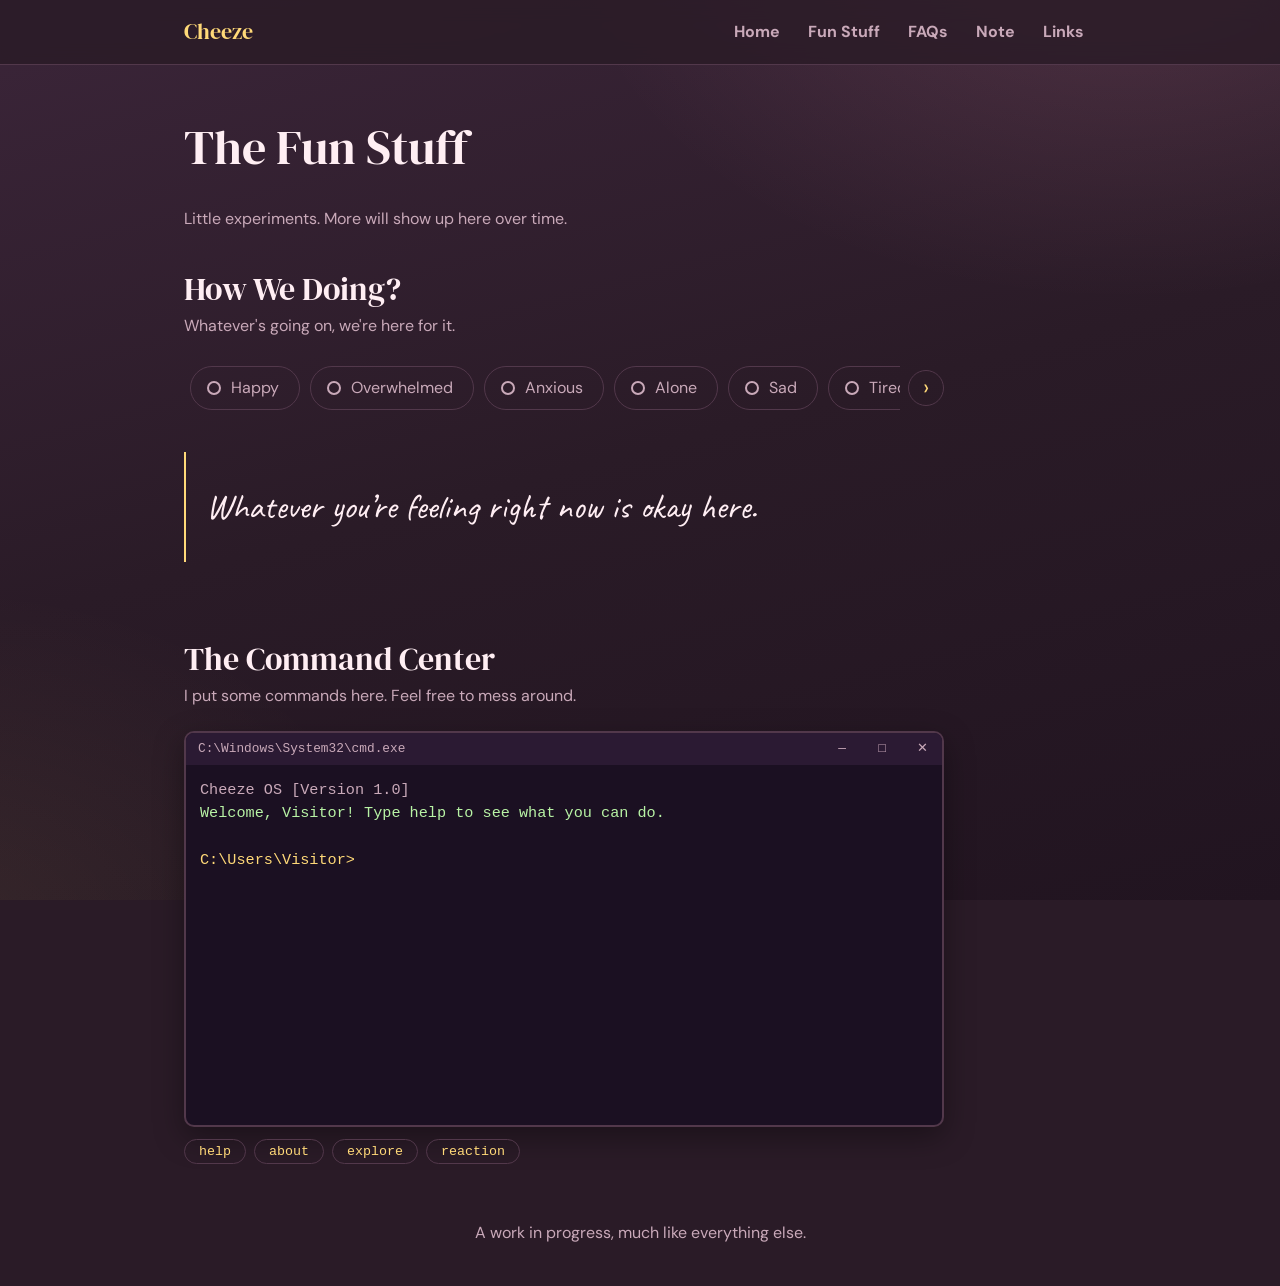
==== fun.html @ 836d0aa1 "Added extra section such as the calendar stuff with a daily quest and a cheese meter. Added separate" ====
<!DOCTYPE html>
<html lang="en">
<head>
  <meta charset="UTF-8">
  <meta name="viewport" content="width=device-width, initial-scale=1.0">
  <title>The Fun Stuff · Cheeze</title>
  <link href="https://fonts.googleapis.com/css2?family=DM+Sans:wght@400;700&family=DM+Serif+Display&family=Caveat:wght@500;700&display=swap" rel="stylesheet">
  <link rel="stylesheet" href="style.css">
</head>
<body>
<header>
  <a class="logo" href="index.html">Cheeze</a>
  <nav>
    <a href="index.html">Home</a>
    <a href="fun.html">Fun Stuff</a>
    <a href="index.html#questions">FAQs</a>
    <a href="index.html#note">Note</a>
    <a href="index.html#links">Links</a>
  </nav>
</header>

<main id="top">
  <div class="pagehead">
    <h1>The Fun Stuff</h1>
    <p class="sub">Little experiments. More will show up here over time.</p>
  </div>

  <section id="mood">
    <h2>How We Doing?</h2>
    <p class="sub">Whatever's going on, we're here for it.</p>

    <div class="moodrow">
      <div class="moods" id="moods" role="group" aria-label="Pick a mood"></div>
      <button class="next" id="next" aria-label="More moods">›</button>
    </div>

    <div class="hug" id="hug" aria-live="polite">
      <p id="hugText">Whatever you’re feeling right now is okay here.</p>
      <button class="more" id="more" hidden>Another one</button>
    </div>
  </section>

  <section id="terminal">
    <h2>The Command Center</h2>
    <p class="sub">I put some commands here. Feel free to mess around.</p>

    <div class="term" id="term">
      <div class="termbar">
        <span class="ttl">C:\Windows\System32\cmd.exe</span>
        <span class="wc" aria-hidden="true"><b>&#8212;</b><b>&#9633;</b><b>&#10005;</b></span>
      </div>
      <div class="termbody" id="tBody">
        <div id="tOut" aria-live="polite"></div>
        <div class="game" id="tGame" hidden role="button" tabindex="0">
          <div class="gbolt">&#9889;</div>
          <div class="gtext" id="tGameText">WAIT FOR THE SIGNAL</div>
          <small id="tGameSub">Click only when the terminal tells you to!</small>
        </div>
        <label class="tline">
          <span class="prompt">C:\Users\Visitor&gt;</span>
          <input id="tIn" type="text" autocomplete="off" autocapitalize="off" spellcheck="false" aria-label="Type a command">
        </label>
      </div>
    </div>
    <div class="chips" id="tChips">
      <button data-c="help">help</button>
      <button data-c="about">about</button>
      <button data-c="explore">explore</button>
      <button data-c="reaction">reaction</button>
    </div>
  </section>
</main>

<footer>A work in progress, much like everything else.</footer>
<script src="script.js"></script>
</body>
</html>
---- style.css ----
:root {
  --bg: #2a1b27;
  --card: #3a2635;
  --yellow: #ffd978;
  --cream: #ffeef3;
  --mauve: #c9a9b9;
  --plum: #4a2c3f;
  --line: #52384b;
}

body {
  margin: 0;
  background: var(--bg);
  color: var(--mauve);
  font-family: 'DM Sans', sans-serif;
  line-height: 1.6;
}

body::before {
  content: "";
  position: fixed;
  inset: 0;
  z-index: -1;
  background:
    radial-gradient(900px 600px at 88% -8%, rgba(255, 158, 187, .15), transparent 62%),
    radial-gradient(800px 600px at -5% 105%, rgba(255, 217, 120, .08), transparent 60%),
    linear-gradient(165deg, #3b2539 0%, #2a1b27 50%, #211420 100%);
}

h1 {
  font-family: 'DM Serif Display', serif;
  font-weight: 400;
  color: var(--cream);
  font-size: 3rem;
  line-height: 1.1;
}

a { color: var(--yellow); }

* { box-sizing: border-box; }

header {
  position: sticky;
  top: 0;
  z-index: 50;
  display: flex;
  justify-content: space-between;
  align-items: center;
  /* the padding keeps your content in a 960px column while the bar's background spans the full width */
  padding: 14px max(24px, calc((100% - 960px) / 2 + 24px));
  background: rgba(42, 27, 39, .82);
  -webkit-backdrop-filter: blur(10px);
  backdrop-filter: blur(10px);
  border-bottom: 1px solid var(--line);
}

.logo {
  font-family: 'DM Serif Display', serif;
  font-size: 1.4rem;
  text-decoration: none;
}

nav a {
  color: var(--mauve);
  font-weight: 700;
  text-decoration: none;
  padding: 6px 12px;
  border-radius: 99px;
}

nav a:hover {
  background: var(--yellow);
  color: var(--plum);
}

main {
  max-width: 960px;
  margin: 0 auto;
  padding: 0 24px;
}

.hero {
  display: grid;
  grid-template-columns: 1.1fr .9fr;
  gap: 32px;
  align-items: center;
  padding: 32px 0 56px;
}

.hero h1 { font-size: clamp(2.8rem, 8vw, 5rem); }

.hero p {
  font-size: 1.1rem;
  max-width: 40ch;
  margin: 18px 0 26px;
}

.btn {
  display: inline-block;
  background: var(--yellow);
  color: var(--plum);
  font-weight: 700;
  padding: 12px 26px;
  border-radius: 99px;
  text-decoration: none;
  box-shadow: 0 4px 0 #f2be4d;
  transition: transform .12s, box-shadow .12s;
}

.btn:hover {
  transform: translateY(2px);
  box-shadow: 0 2px 0 #f2be4d;
}

@media (max-width: 720px) {
  .hero { grid-template-columns: 1fr; text-align: center; }
  .hero p { margin-inline: auto; }
}

.stage {
  position: relative;
  display: flex;
  flex-direction: column;
  align-items: center;
}

.bubble {
  position: relative;
  z-index: 1;
  margin-bottom: -80px;
  background: var(--card);
  color: var(--cream);
  border: 2px solid var(--yellow);
  border-radius: 18px;
  padding: 8px 16px;
  font-weight: 700;
  font-size: .95rem;
  max-width: 210px;
  text-align: center;
}

/* the little tail */
.bubble::after {
  content: "";
  position: absolute;
  bottom: -9px;
  left: 50%;
  margin-left: -7px;
  width: 14px;
  height: 14px;
  background: var(--card);
  border-right: 2px solid var(--yellow);
  border-bottom: 2px solid var(--yellow);
  transform: rotate(45deg);
}

#cheese {
  width: min(320px, 76vw);
  cursor: pointer;
  overflow: visible;
}
#cheese .body { transform-origin: 150px 250px; }

.blush { opacity: .5; transition: opacity .2s; }
.hop .blush { opacity: .95; }

.hop #cheese .body { animation: hop .5s; }

@keyframes hop {
  0%   { transform: scale(1, 1); }
  30%  { transform: scale(1.08, .88); }
  60%  { transform: translateY(-30px) rotate(-3deg); }
  100% { transform: scale(1, 1); }
}

/* ===== SHARED SECTION STYLES ===== */
html { scroll-behavior: smooth; scroll-padding-top: 80px; }

section { padding: 40px 0; }

h2 {
  font-family: 'DM Serif Display', serif;
  font-weight: 400;
  color: var(--cream);
  font-size: 2rem;
  line-height: 1.1;
  margin: 0 0 6px;
}

.sub { margin: 0 0 22px; }

/* ===== QUICK ANSWERS ===== */
details {
  background: var(--card);
  border: 2px solid var(--line);
  border-radius: 16px;
  margin-bottom: 12px;
  max-width: 760px;
}

details[open] { border-color: var(--yellow); }

summary {
  list-style: none;
  cursor: pointer;
  padding: 16px 20px;
  font-weight: 700;
  color: var(--cream);
  display: flex;
  justify-content: space-between;
  gap: 16px;
}

summary::-webkit-details-marker { display: none; }
summary::after { content: "+"; color: var(--yellow); font-size: 1.4rem; line-height: 1; }
details[open] summary::after { content: "\2212"; }
details p { margin: 0; padding: 0 20px 18px; }

/* ===== ENVELOPE NOTE ===== */
#note { text-align: center; }

.env {
  --h: min(420px, 80vh);   /* how tall the letter gets when opened */
  position: relative;
  width: min(460px, 92vw);
  height: 200px;
  margin: 0 auto;
  perspective: 700px;
  cursor: pointer;
  transition: margin-top .6s .25s;
}

.env > * { position: absolute; }

.eback {
  inset: 0;
  background: #fff4e8;
  border-radius: 12px;
  border: 3px solid var(--plum);
}

.letter {
  left: 18px; right: 18px; top: 14px;
  height: 178px;
  overflow: hidden;
  background: #fffaf2;
  border: 2px solid var(--plum);
  border-radius: 8px;
  z-index: 2;
  padding: 22px 26px 100px;
  color: var(--plum);
  text-align: left;
  cursor: auto;
  transition: transform .6s .25s, height .6s .25s;
}

.letter p {
  margin: 0 0 .7em;
  font-family: 'Caveat', cursive;
  font-size: 1.35rem;
  line-height: 1.3;
}

.letter .hi { font-size: 1.8rem; font-weight: 700; }

.letter a {
  display: inline-block;
  font-weight: 700;
  text-decoration: none;
  background: var(--yellow);
  color: var(--plum);
  border-radius: 99px;
  padding: 4px 16px;
  margin-top: 4px;
}

.efront {
  inset: 0;
  z-index: 3;
  background: #f2d9a6;
  clip-path: polygon(0 0, 50% 54%, 100% 0, 100% 100%, 0 100%);
  border-radius: 12px;
  pointer-events: none;
}

.flap {
  left: 0; right: 0; top: 0;
  height: 108px;
  z-index: 4;
  background: var(--yellow);
  clip-path: polygon(0 0, 100% 0, 50% 100%);
  transform-origin: top;
  transition: transform .5s, z-index 0s .25s;
  pointer-events: none;
}

.seal {
  left: 50%; top: 84px;
  width: 26px; height: 26px;
  margin-left: -13px;
  border-radius: 50%;
  background: #ff9ebb;
  border: 3px solid var(--plum);
  z-index: 5;
  transition: opacity .2s;
  pointer-events: none;
}

/* open state */
.env.open { margin-top: calc(var(--h) - 72px); }
.env.open .flap { transform: rotateX(180deg); z-index: 1; }
.env.open .seal { opacity: 0; }
.env.open .letter {
  height: var(--h);
  overflow-y: auto;
  transform: translateY(calc(82px - var(--h)));
}

/* ===== FOOTER + FOCUS RING ===== */
footer { text-align: center; padding: 16px 24px 40px; }

:focus-visible { outline: 3px solid var(--yellow); outline-offset: 3px; }
#cheese:focus:not(:focus-visible) { outline: none; }

/* ===== MOOD CHECK-IN ===== */
.moodrow {
  display: flex;
  align-items: center;
  gap: 8px;
  max-width: 760px;
}

.moods {
  display: flex;
  gap: 10px;
  flex: 1;
  min-width: 0;
  overflow-x: auto;
  scrollbar-width: none;
  padding: 6px;
}

.moods::-webkit-scrollbar { display: none; }

.mood {
  flex: none;
  white-space: nowrap;
  font: inherit;
  color: var(--mauve);
  background: none;
  border: 1.5px solid var(--line);
  border-radius: 99px;
  padding: 8px 20px 8px 16px;
  cursor: pointer;
  display: inline-flex;
  align-items: center;
  gap: 10px;
  transition: border-color .15s, color .15s;
}

.mood::before {
  content: "";
  width: 10px;
  height: 10px;
  border-radius: 50%;
  border: 2px solid var(--mauve);
  transition: background .15s, border-color .15s;
}

.mood:hover,
.mood[aria-pressed="true"] {
  border-color: var(--yellow);
  color: var(--cream);
}

.mood[aria-pressed="true"]::before {
  background: var(--yellow);
  border-color: var(--yellow);
}

.next {
  flex: none;
  width: 36px;
  height: 36px;
  border-radius: 50%;
  border: 1.5px solid var(--line);
  background: none;
  color: var(--yellow);
  font: inherit;
  font-size: 1.4rem;
  line-height: 1;
  cursor: pointer;
  display: grid;
  place-items: center;
}

.next:hover { border-color: var(--yellow); }
.next[hidden] { display: none; }

.hug {
  max-width: 620px;
  margin-top: 36px;
  padding: 4px 0 4px 20px;
  min-height: 110px;
  border-left: 2px solid var(--yellow);
  display: flex;
  flex-direction: column;
  gap: 14px;
  align-items: flex-start;
  justify-content: center;
}

.hug p {
  margin: 0;
  color: var(--cream);
  font-family: 'Caveat', cursive;
  font-size: clamp(1.6rem, 4.2vw, 2.2rem);
  line-height: 1.25;
}

.more {
  font-family: 'Caveat', cursive;
  font-size: 1.4rem;
  font-weight: 700;
  background: none;
  color: var(--yellow);
  border: 0;
  padding: 0;
  cursor: pointer;
  text-decoration: underline;
  text-decoration-thickness: 1.5px;
  text-underline-offset: 5px;
}

.more[hidden] { display: none; }

.hug.pop p { animation: fade .35s; }

@keyframes fade {
  from { opacity: 0; transform: translateY(6px); }
  to   { opacity: 1; transform: none; }
}

.term {
  max-width: 760px;
  background: #1b1022;               /* dark with a purple tint */
  border: 2px solid var(--line);
  border-radius: 10px;
  overflow: hidden;
  box-shadow: 0 10px 30px rgba(0, 0, 0, .35);
}

.termbar {
  display: flex;
  justify-content: space-between;
  align-items: center;
  background: #2b1a33;
  color: var(--mauve);
  font-family: Consolas, 'Courier New', monospace;
  font-size: .8rem;
  padding: 6px 0 6px 12px;
}

.wc b { display: inline-block; width: 40px; text-align: center; font-weight: 400; }
.wc b:last-child:hover { background: #c0392b; color: #fff; }

.termbody {
  height: 360px;
  overflow-y: auto;
  padding: 14px;
  font-family: Consolas, 'Courier New', monospace;
  font-size: .95rem;
  line-height: 1.5;
  color: var(--yellow);
  cursor: text;
}

.tl { white-space: pre-wrap; word-break: break-word; }
.tl.dim { color: var(--mauve); }
.tl.ok { color: #b8f3a5; }          /* light green for good news */
.tl.err { color: #ff9ebb; }
.tl a { color: #b8f3a5; }

.tline { display: flex; gap: 8px; align-items: center; }
.prompt { white-space: nowrap; }

.tline input {
  flex: 1;
  min-width: 0;
  background: transparent;
  border: 0;
  outline: none;
  font: inherit;
  color: var(--cream);
  caret-color: var(--yellow);        /* the blinking cursor */
}

.game {
  border: 2px dashed var(--yellow);
  border-radius: 8px;
  text-align: center;
  padding: 26px 12px;
  margin: 10px 0;
  cursor: pointer;
  user-select: none;
  transition: background .1s;
}
.game .gbolt { font-size: 2rem; }
.game .gtext { font-weight: 700; font-size: 1.2rem; }
.game.go { background: #b8f3a5; color: #1b1022; border-style: solid; }
.game.early { border-color: #ff9ebb; color: #ff9ebb; }
.game[hidden] { display: none; }

.chips { display: flex; flex-wrap: wrap; gap: 8px; margin-top: 12px; }
.chips button {
  font-family: Consolas, 'Courier New', monospace;
  color: var(--yellow);
  background: none;
  border: 1.5px solid var(--line);
  border-radius: 99px;
  padding: 4px 14px;
  cursor: pointer;
}
.chips button:hover { border-color: var(--yellow); }

/* ===== SCROLL ANIMATIONS ===== */
.reveal { opacity: 0; }
.reveal.show { animation: rise .45s ease both; animation-delay: var(--d, 0s); }

@keyframes rise {
  from { opacity: 0; transform: translateY(12px); }
  to   { opacity: 1; transform: none; }
}

/* optional: the cheese gently floats */
@keyframes bob { 50% { transform: translateY(-8px); } }
#cheese { animation: bob 3.5s ease-in-out infinite; }

@media (prefers-reduced-motion: reduce) {
  .reveal { opacity: 1; }
  .reveal.show, #cheese { animation: none; }
}

@media (max-width: 600px) {
  header { flex-direction: column; gap: 4px; padding-top: 8px; padding-bottom: 8px; }
  nav { display: flex; flex-wrap: wrap; justify-content: center; }
  nav a { padding: 4px 10px; }
  html { scroll-padding-top: 110px; }
}

.tline input { font-size: 16px; }

/* ===== FIND ME: FLIP TILES ===== */
#links {
  max-width: 860px;
  margin: 40px auto 0;
  padding: 36px 28px 32px;
  text-align: center;
  background: rgba(255, 238, 243, .04);
  border: 1px solid rgba(255, 217, 120, .18);
  border-radius: 28px;
}

.links {
  display: grid;
  grid-template-columns: repeat(3, 1fr);
  gap: 14px;
}

.tile {
  display: block;
  perspective: 900px;
  aspect-ratio: 2.1 / 1;      /* wide and short, like the concept */
  text-decoration: none;
  -webkit-tap-highlight-color: transparent;
}

.tile-in {
  position: relative;
  display: block;
  width: 100%;
  height: 100%;
  transform-style: preserve-3d;
  transition: transform .7s cubic-bezier(.2, .7, .2, 1);
}

.face {
  position: absolute;
  inset: 0;
  display: flex;
  flex-direction: column;
  align-items: center;
  justify-content: center;
  gap: 8px;
  padding: 10px;
  text-align: center;
  border: 1px solid rgba(255, 217, 120, .6);
  border-radius: 22px;
  backface-visibility: hidden;
  -webkit-backface-visibility: hidden;
}

.front { background: #46293b; color: var(--yellow); }
.front svg { width: 34px; height: auto; }
.name { color: var(--cream); font-weight: 700; font-size: 1rem; }

.back {
  background: var(--yellow);
  color: var(--plum);
  border-color: var(--yellow);
  transform: rotateY(180deg);
  gap: 2px;
}

.handle {
  font-family: 'Caveat', cursive;
  font-weight: 700;
  font-size: clamp(1.2rem, 3.4vw, 1.6rem);
  line-height: 1.1;
  overflow-wrap: anywhere;
}

.open { font-size: .8rem; font-weight: 700; }

/* flip: keyboard focus, tap (JS adds .flip), and mouse hover */
.tile:focus-visible .tile-in,
.tile.flip .tile-in { transform: rotateY(180deg); }

@media (hover: hover) {
  .tile:hover .tile-in { transform: rotateY(180deg); }
}

/* phones: 2 columns so the tiles don't get tiny */
@media (max-width: 600px) {
  #links { padding: 28px 16px 24px; border-radius: 22px; }
  .links { grid-template-columns: repeat(2, 1fr); gap: 10px; }
  .tile { aspect-ratio: 1.6 / 1; }
}

@media (prefers-reduced-motion: reduce) {
  .tile-in { transition-duration: .01s; }
}

/* ===== PAGE HEADING (fun.html) ===== */
.pagehead { padding: 24px 0 0; }
.pagehead .sub { margin: 8px 0 0; }


/* ===== HOME: TODAY CARD ===== */
.daycard {
  display: grid;
  grid-template-columns: 1.1fr 1fr;
  gap: 24px;
  align-items: center;
  background: var(--card);
  border: 2px solid var(--line);
  border-radius: 22px;
  padding: 26px;
}
.daydate { margin: 0; font-size: .9rem; letter-spacing: .04em; text-transform: uppercase; }
.dayhi { font-size: clamp(1.8rem, 5vw, 2.6rem); margin: 4px 0 6px; }
.daynote { margin: 0 0 14px; }
.daytime { margin: 0; font-family: 'DM Serif Display', serif; font-size: 2rem; color: var(--yellow); }

.week { display: flex; gap: 8px; justify-content: space-between; }
.wd {
  flex: 1;
  display: flex;
  flex-direction: column;
  align-items: center;
  gap: 4px;
  padding: 10px 0;
  border: 1.5px solid var(--line);
  border-radius: 14px;
  font-size: .8rem;
}
.wd b { font-size: 1.1rem; color: var(--cream); }
.wd.today { background: var(--yellow); border-color: var(--yellow); color: var(--plum); }
.wd.today b { color: var(--plum); }

.daygo { margin: 14px 0 0; text-align: center; font-size: .95rem; }

@media (max-width: 720px) { .daycard { grid-template-columns: 1fr; } }

/* ===== TODAY CARD: QUEST + METER ===== */
.quest { margin-top: 16px; border-top: 1px solid var(--line); padding-top: 14px; }
.qlabel { margin: 0 0 8px; font-size: .8rem; letter-spacing: .04em; text-transform: uppercase; }
.qbtn {
  display: flex; gap: 12px; align-items: center; width: 100%;
  text-align: left; font: inherit; color: var(--cream);
  background: none; border: 1.5px solid var(--line); border-radius: 14px;
  padding: 10px 14px; cursor: pointer; transition: border-color .15s;
}
.qbtn:hover { border-color: var(--yellow); }
.qbox {
  flex: none; width: 22px; height: 22px; border: 2px solid var(--yellow); border-radius: 7px;
  display: grid; place-items: center; color: var(--plum); font-weight: 700; line-height: 1;
}
.qbtn[aria-pressed="true"] .qbox { background: var(--yellow); }
.qbtn[aria-pressed="true"] .qbox::after { content: "✓"; }
.qbtn[aria-pressed="true"] #qText { text-decoration: line-through; opacity: .7; }
.qmeta { margin: 8px 0 0; font-size: .9rem; }

.rate { margin-top: 14px; }
.wd.done::after { content: ""; width: 6px; height: 6px; border-radius: 50%; background: var(--yellow); }
.wd.today.done::after { background: var(--plum); }
.rbar { display: block; width: 60%; height: 4px; border-radius: 99px; background: var(--line); position: relative; overflow: hidden; }
.rbar::after { content: ""; position: absolute; inset: 0; width: calc(var(--r) * 100%); background: var(--yellow); }
.wd.today .rbar { background: rgba(74, 44, 63, .25); }
.wd.today .rbar::after { background: var(--plum); }

/* ===== DRAGGABLE CHEESE METER ===== */
.rng {
  --p: 0; 
    --s: 64px;   /* cheese size: change this one number to resize */  /* fill amount, 0 to 100, set by JS */
   --cheese: url("data:image/svg+xml,%3Csvg xmlns='http://www.w3.org/2000/svg' viewBox='0 0 40 40'%3E%3Cpath d='M3 37V14Q3 11 6 10.5L34 4Q38 3.2 38 7V37Z' fill='%23ffd978' stroke='%234a2c3f' stroke-width='2.5' stroke-linejoin='round'/%3E%3Ccircle cx='30' cy='14' r='3.2' fill='%23f2be4d'/%3E%3Ccircle cx='32' cy='30' r='2.8' fill='%23f2be4d'/%3E%3Ccircle cx='8' cy='31' r='2.2' fill='%23f2be4d'/%3E%3Ccircle cx='14' cy='22' r='2.2' fill='%234a2c3f'/%3E%3Ccircle cx='27' cy='22' r='2.2' fill='%234a2c3f'/%3E%3Cpath d='M15.5 29Q20.5 34 25.5 29' fill='none' stroke='%234a2c3f' stroke-width='2' stroke-linecap='round'/%3E%3C/svg%3E");
  -webkit-appearance: none;
  appearance: none;
  display: block;
  width: 100%;
    height: calc(var(--s) * 1.25);
  margin: 0;
  background: transparent;
  cursor: grab;
}
.rng:active { cursor: grabbing; }

.rng::-webkit-slider-runnable-track {
  box-sizing: border-box;
  height: 14px;
  border-radius: 99px;
  border: 1.5px solid var(--line);
  background: linear-gradient(to right, var(--yellow) calc(var(--s) / 2 + (100% - var(--s)) * var(--p) / 100), transparent 0);
}
.rng::-moz-range-track {
  box-sizing: border-box;
  height: 14px;
  border-radius: 99px;
  border: 1.5px solid var(--line);
  background: linear-gradient(to right, var(--yellow) calc(var(--s) / 2 + (100% - var(--s)) * var(--p) / 100), transparent 0);
}

.rng::-webkit-slider-thumb {
  -webkit-appearance: none;
  appearance: none;
  width: var(--s);
  height: var(--s);
  margin-top: calc((14px - var(--s)) / 2);   /* keeps the cheese centered on the track */
  border: 0;
  border-radius: 0;
  background: var(--cheese) center / contain no-repeat;
  transition: transform .18s cubic-bezier(.3, 1.6, .5, 1);
}
.rng::-moz-range-thumb {
  width: var(--s);
  height: var(--s);
  border: 0;
  border-radius: 0;
  background: var(--cheese) center / contain no-repeat;
  transition: transform .18s cubic-bezier(.3, 1.6, .5, 1);
}

/* cheese grows while you hold it */
.rng:active::-webkit-slider-thumb { transform: scale(1.2); }
.rng:active::-moz-range-thumb { transform: scale(1.2); }
.rate .qmeta { margin-top: 0; }

/* label bubble that pops out above the cheese */
.rwrap { position: relative; margin-top: 28px; }   /* the room for the bubble */
.tip {
  position: absolute;
  bottom: 100%;
  left: 0;                                  /* JS moves it with the cheese */
  transform: translate(-50%, 8px) scale(.8);
  transform-origin: 50% 100%;
  opacity: 0;
  pointer-events: none;
  white-space: nowrap;
  z-index: 2;
  background: var(--card);
  color: var(--cream);
  border: 2px solid var(--yellow);
  border-radius: 14px;
  padding: 4px 12px;
  font-weight: 700;
  font-size: .9rem;
  transition: opacity .15s, transform .2s cubic-bezier(.3, 1.6, .5, 1);
}
.tip.show { opacity: 1; transform: translate(-50%, 0) scale(1); }
.tip::after {                               /* the little tail pointing at the cheese */
  content: "";
  position: absolute;
  bottom: -7px;
  left: 50%;
  margin-left: -5px;
  width: 10px;
  height: 10px;
  background: var(--card);
  border-right: 2px solid var(--yellow);
  border-bottom: 2px solid var(--yellow);
  transform: rotate(45deg);
}
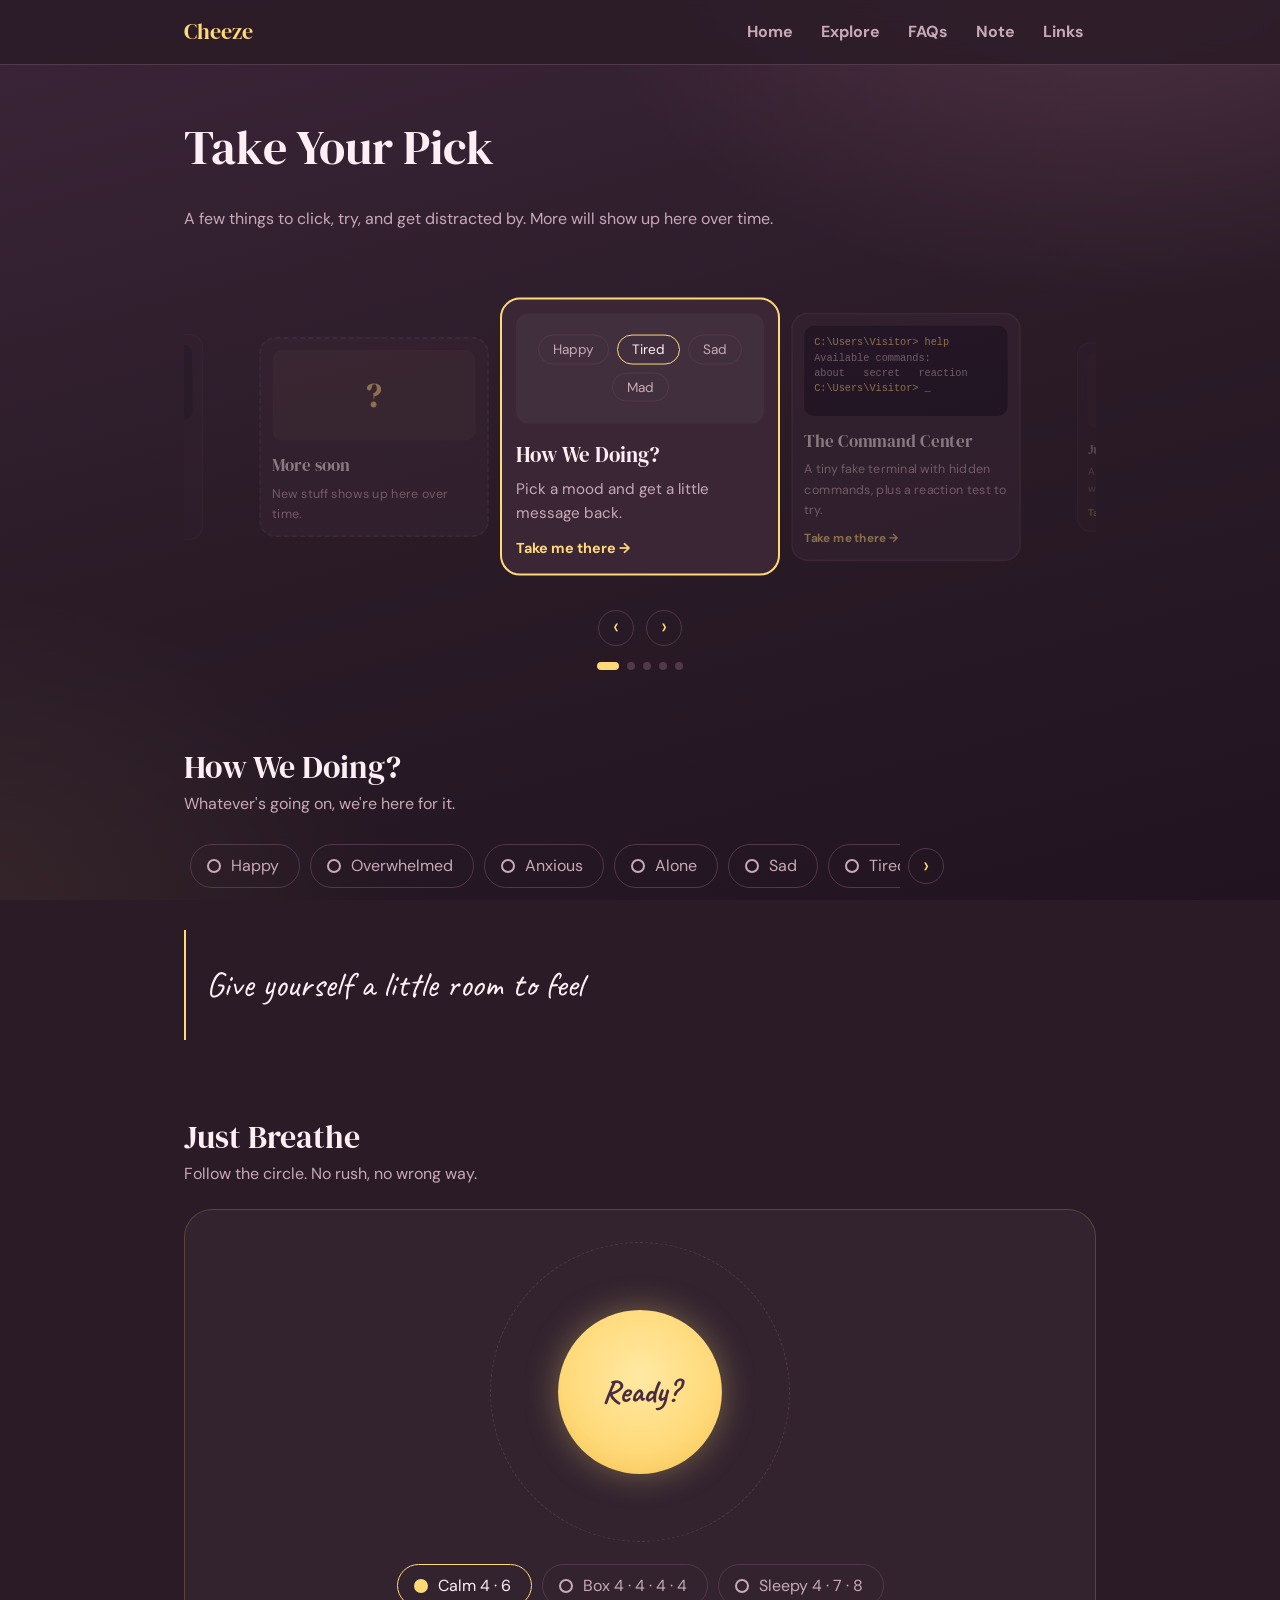
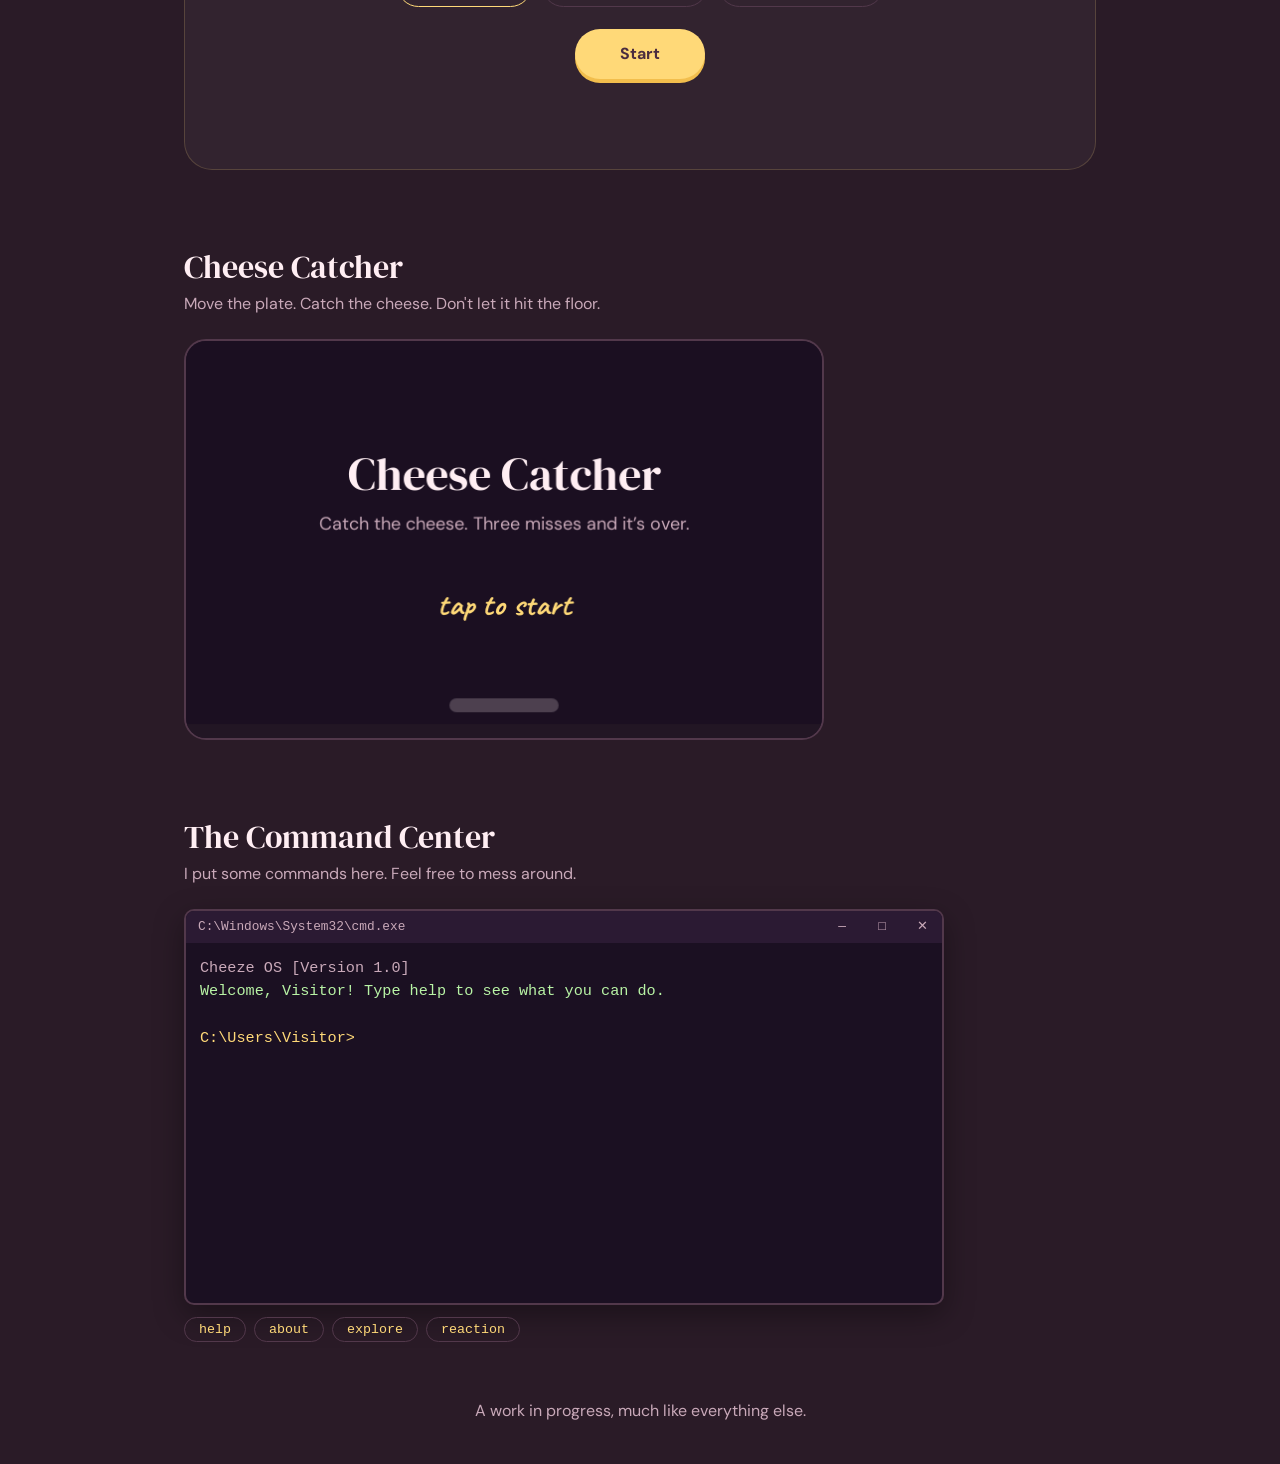
==== commit 46ec3667: "I added panels under the Explore tab which contains the interactive stuffs I've made. I added Cheese" ====
--- a/fun.html
+++ b/fun.html
@@ -3,7 +3,7 @@
 <head>
   <meta charset="UTF-8">
   <meta name="viewport" content="width=device-width, initial-scale=1.0">
-  <title>The Fun Stuff · Cheeze</title>
+  <title>Explore</title>
   <link href="https://fonts.googleapis.com/css2?family=DM+Sans:wght@400;700&family=DM+Serif+Display&family=Caveat:wght@500;700&display=swap" rel="stylesheet">
   <link rel="stylesheet" href="style.css">
 </head>
@@ -12,7 +12,7 @@
   <a class="logo" href="index.html">Cheeze</a>
   <nav>
     <a href="index.html">Home</a>
-    <a href="fun.html">Fun Stuff</a>
+    <a href="fun.html">Explore</a>
     <a href="index.html#questions">FAQs</a>
     <a href="index.html#note">Note</a>
     <a href="index.html#links">Links</a>
@@ -21,9 +21,65 @@
 
 <main id="top">
   <div class="pagehead">
-    <h1>The Fun Stuff</h1>
-    <p class="sub">Little experiments. More will show up here over time.</p>
+    <h1>Take Your Pick</h1>
+    <p class="sub">A few things to click, try, and get distracted by. More will show up here over time.</p>
   </div>
+
+    <section id="panels" aria-label="What to explore">
+    <div class="cfstage" id="cfStage">
+
+      <a class="panel" href="#mood" draggable="false">
+        <div class="pv pv-mood" aria-hidden="true">
+          <span>Happy</span><span class="on">Tired</span><span>Sad</span><span>Mad</span>
+        </div>
+        <h3>How We Doing?</h3>
+        <p>Pick a mood and get a little message back.</p>
+        <span class="pgo">Take me there →</span>
+      </a>
+
+      <a class="panel" href="#terminal" draggable="false">
+        <div class="pv pv-term" aria-hidden="true">
+          <div>C:\Users\Visitor&gt; help</div>
+          <div class="dim">Available commands:</div>
+          <div class="dim">about &nbsp; secret &nbsp; reaction</div>
+          <div>C:\Users\Visitor&gt; _</div>
+        </div>
+        <h3>The Command Center</h3>
+        <p>A tiny fake terminal with hidden commands, plus a reaction test to try.</p>
+        <span class="pgo">Take me there →</span>
+      </a>
+
+      <a class="panel" href="#breathe" draggable="false">
+  <div class="pv pv-breathe" aria-hidden="true"><i></i></div>
+  <h3>Just Breathe</h3>
+  <p>A slow little circle to breathe along with.</p>
+  <span class="pgo">Take me there →</span>
+</a>
+      <a class="panel" href="#catcher" draggable="false">
+  <div class="pv pv-catch" aria-hidden="true">
+    <svg class="c1" viewBox="0 0 40 40"><path d="M3 37V14Q3 11 6 10.5L34 4Q38 3.2 38 7V37Z" fill="#ffd978" stroke="#4a2c3f" stroke-width="2.5" stroke-linejoin="round"/><circle cx="14" cy="22" r="2.2" fill="#4a2c3f"/><circle cx="27" cy="22" r="2.2" fill="#4a2c3f"/><path d="M15.5 29Q20.5 34 25.5 29" fill="none" stroke="#4a2c3f" stroke-width="2" stroke-linecap="round"/></svg>
+    <svg class="c2" viewBox="0 0 40 40"><path d="M3 37V14Q3 11 6 10.5L34 4Q38 3.2 38 7V37Z" fill="#ffd978" stroke="#4a2c3f" stroke-width="2.5" stroke-linejoin="round"/><circle cx="14" cy="22" r="2.2" fill="#4a2c3f"/><circle cx="27" cy="22" r="2.2" fill="#4a2c3f"/></svg>
+    <i class="plate"></i>
+  </div>
+  <h3>Cheese Catcher</h3>
+  <p>Slide the plate and catch the falling cheese. Three misses and it's over.</p>
+  <span class="pgo">Take me there →</span>
+</a>
+
+      <div class="panel soon">
+        <div class="pv pv-soon" aria-hidden="true">?</div>
+        <h3>More soon</h3>
+        <p>New stuff shows up here over time.</p>
+      </div>
+
+    </div>
+
+    <div class="cfnav">
+      <button class="next" id="cfPrev" aria-label="Previous panel">‹</button>
+      <button class="next" id="cfNext" aria-label="Next panel">›</button>
+    </div>
+    <div class="cfdots" id="cfDots"></div>
+  </section>
 
   <section id="mood">
     <h2>How We Doing?</h2>
@@ -35,10 +91,44 @@
     </div>
 
     <div class="hug" id="hug" aria-live="polite">
-      <p id="hugText">Whatever you’re feeling right now is okay here.</p>
-      <button class="more" id="more" hidden>Another one</button>
+  <p id="hugText">Give yourself a little room to feel</p>
+  <button class="more" id="more" hidden>Another one</button>
+  <a class="more" id="brLink" href="#breathe" hidden>Try the breathing circle →</a>
+</div>
+  </section>
+
+  <section id="breathe">
+  <h2>Just Breathe</h2>
+  <p class="sub">Follow the circle. No rush, no wrong way.</p>
+
+  <div class="br" id="br">
+    <div class="br-ring">
+      <div class="br-circle" id="brCircle"></div>
+      <div class="br-text">
+        <span class="br-word" id="brWord" aria-live="polite">Ready?</span>
+        <span class="br-count" id="brCount" aria-hidden="true"></span>
+      </div>
     </div>
-  </section>
+
+    <div class="br-modes" id="brModes" role="group" aria-label="Breathing pattern">
+      <button class="mood" data-mode="calm" aria-pressed="true">Calm 4 · 6</button>
+      <button class="mood" data-mode="box" aria-pressed="false">Box 4 · 4 · 4 · 4</button>
+      <button class="mood" data-mode="sleep" aria-pressed="false">Sleepy 4 · 7 · 8</button>
+    </div>
+
+    <button class="btn br-start" id="brStart">Start</button>
+    <p class="br-meta" id="brMeta"></p>
+  </div>
+</section>
+
+<section id="catcher">
+  <h2>Cheese Catcher</h2>
+  <p class="sub">Move the plate. Catch the cheese. Don't let it hit the floor.</p>
+
+  <div class="cg">
+    <canvas id="game" width="640" height="400" tabindex="0" aria-label="Cheese Catcher game. Move your mouse or finger to slide the plate, or use the left and right arrow keys. Press Enter to start."></canvas>
+  </div>
+</section>
 
   <section id="terminal">
     <h2>The Command Center</h2>
--- a/style.css
+++ b/style.css
@@ -799,4 +799,229 @@
   border-right: 2px solid var(--yellow);
   border-bottom: 2px solid var(--yellow);
   transform: rotate(45deg);
-}+}
+
+/* ===== FUN PAGE: COVERFLOW PANELS ===== */
+.cfstage {
+  position: relative;
+  height: 330px;
+  overflow: hidden;
+  touch-action: pan-y;
+  user-select: none;
+  -webkit-user-select: none;
+}
+
+.panel {
+  --d: 0; --s: 1; --o: 1;          /* JS sets these: position, size, brightness */
+  position: absolute;
+  top: 50%;
+  left: 50%;
+  width: min(280px, 72%);
+  display: flex;
+  flex-direction: column;
+  gap: 6px;
+  background: var(--card);
+  border: 2px solid var(--line);
+  border-radius: 20px;
+  padding: 14px;
+  text-decoration: none;
+  opacity: var(--o);
+  transform: translate(-50%, -50%) translateX(calc(var(--d) * 95%)) scale(var(--s));
+  transition: transform .5s cubic-bezier(.2, .7, .2, 1), opacity .5s, border-color .2s;
+}
+.panel.active { border-color: var(--yellow); }
+
+.panel h3 {
+  margin: 8px 0 0;
+  font-family: 'DM Serif Display', serif;
+  font-weight: 400;
+  font-size: 1.3rem;
+  color: var(--cream);
+}
+.panel p { margin: 0; color: var(--mauve); font-size: .95rem; }
+.pgo { margin-top: auto; padding-top: 6px; color: var(--yellow); font-weight: 700; font-size: .9rem; }
+
+.cfnav { display: flex; justify-content: center; gap: 12px; margin-top: 8px; }
+
+.cfdots { display: flex; justify-content: center; gap: 8px; margin-top: 16px; }
+.cfdots button {
+  width: 8px; height: 8px; padding: 0; border: 0; border-radius: 99px;
+  background: var(--line); cursor: pointer;
+  transition: width .25s, background .25s;
+}
+.cfdots button[aria-current="true"] { width: 22px; background: var(--yellow); }
+
+/* the little previews */
+.pv { height: 110px; border-radius: 12px; overflow: hidden; pointer-events: none; }
+
+.pv-mood {
+  display: flex; flex-wrap: wrap; gap: 8px;
+  align-content: center; justify-content: center;
+  padding: 12px;
+  background: rgba(255, 238, 243, .04);
+}
+.pv-mood span {
+  border: 1.5px solid var(--line);
+  border-radius: 99px;
+  padding: 3px 14px;
+  font-size: .85rem;
+  color: var(--mauve);
+}
+.pv-mood span.on { border-color: var(--yellow); color: var(--cream); }
+
+.pv-term {
+  background: #1b1022;
+  padding: 12px;
+  font-family: Consolas, 'Courier New', monospace;
+  font-size: .78rem;
+  line-height: 1.5;
+  color: var(--yellow);
+}
+.pv-term .dim { color: var(--mauve); }
+
+.panel.soon { border-style: dashed; }
+.pv-soon {
+  display: grid; place-items: center;
+  font-family: 'DM Serif Display', serif;
+  font-size: 2.6rem;
+  color: var(--yellow);
+  background: rgba(255, 217, 120, .06);
+}
+
+@media (prefers-reduced-motion: reduce) {
+  .panel { transition: none; }
+}
+
+/* ===== FUN PAGE: BREATHING CIRCLE ===== */
+.br {
+  display: flex;
+  flex-direction: column;
+  align-items: center;
+  gap: 22px;
+  padding: 32px 20px;
+  background: rgba(255, 238, 243, .04);
+  border: 1px solid rgba(255, 217, 120, .18);
+  border-radius: 28px;
+}
+
+.br-ring {
+  position: relative;
+  width: min(300px, 78vw);
+  aspect-ratio: 1;
+  display: grid;
+  place-items: center;
+  border-radius: 50%;
+  border: 1.5px dashed var(--line);      /* the "full breath" guide */
+}
+
+.br-circle {
+  position: absolute;
+  inset: 0;
+  border-radius: 50%;
+  background: radial-gradient(circle at 50% 40%, #ffe9a3, var(--yellow) 60%, #f2be4d);
+  box-shadow: 0 0 60px rgba(255, 217, 120, .35);
+  transform: scale(.55);                 /* starts small */
+  transition-property: transform;
+  transition-timing-function: ease-in-out;
+  transition-duration: 1s;               /* JS changes this for each phase */
+}
+
+.br-circle.hold { animation: brglow 2s ease-in-out infinite; }
+@keyframes brglow { 50% { box-shadow: 0 0 90px rgba(255, 217, 120, .55); } }
+
+.br-text {
+  position: relative;
+  z-index: 1;
+  display: flex;
+  flex-direction: column;
+  align-items: center;
+  text-align: center;
+  line-height: 1.1;
+  color: var(--plum);
+  pointer-events: none;
+}
+
+.br-word {
+  font-family: 'Caveat', cursive;
+  font-weight: 700;
+  font-size: clamp(1.5rem, 6vw, 2rem);
+}
+
+.br-count {
+  font-family: 'DM Serif Display', serif;
+  font-size: 2.2rem;
+}
+
+.br-modes { display: flex; flex-wrap: wrap; justify-content: center; gap: 10px; }
+
+.br-start { border: 0; font: inherit; font-weight: 700; cursor: pointer; min-width: 130px; }
+
+.br-meta {
+  margin: 0;
+  min-height: 1.6em;
+  font-family: 'Caveat', cursive;
+  font-size: 1.4rem;
+  color: var(--yellow);
+}
+
+/* coverflow preview */
+.pv-breathe { display: grid; place-items: center; background: rgba(255, 217, 120, .06); }
+.pv-breathe i {
+  width: 72px;
+  height: 72px;
+  border-radius: 50%;
+  background: radial-gradient(circle at 50% 40%, #ffe9a3, var(--yellow) 60%, #f2be4d);
+  animation: pvbreath 5s ease-in-out infinite;
+}
+@keyframes pvbreath { 50% { transform: scale(.6); } }
+
+@media (max-width: 600px) { .br { padding: 24px 14px; } }
+
+@media (prefers-reduced-motion: reduce) {
+  .br-circle.hold, .pv-breathe i { animation: none; }
+}
+/* coverflow preview: cheese catcher */
+.pv-catch { position: relative; background: #1b1022; }
+.pv-catch svg {
+  position: absolute;
+  top: -40px;
+  width: 34px;
+  animation: pvfall 2.4s ease-in infinite;
+}
+.pv-catch .c1 { left: 30%; }
+.pv-catch .c2 { left: 62%; width: 28px; animation-delay: 1.2s; }
+.pv-catch .plate {
+  position: absolute;
+  bottom: 12px;
+  left: 50%;
+  width: 70px;
+  height: 8px;
+  margin-left: -35px;
+  border-radius: 8px;
+  background: var(--cream);
+}
+@keyframes pvfall {
+  0%   { transform: translateY(0) rotate(0); opacity: 1; }
+  75%  { transform: translateY(115px) rotate(35deg); opacity: 1; }
+  100% { transform: translateY(115px) rotate(35deg); opacity: 0; }
+}
+
+@media (prefers-reduced-motion: reduce) {
+  .pv-catch svg { animation: none; top: 20px; }
+}
+/* ===== FUN PAGE: CHEESE CATCHER ===== */
+.cg {
+  max-width: 640px;
+  background: #1b1022;
+  border: 2px solid var(--line);
+  border-radius: 22px;
+  overflow: hidden;
+}
+
+#game {
+  display: block;
+  width: 100%;        /* stretch to fit the box */
+  height: auto;
+  touch-action: none; /* dragging on the game won't scroll the page */
+}
+#game:focus-visible { outline-offset: -4px; }
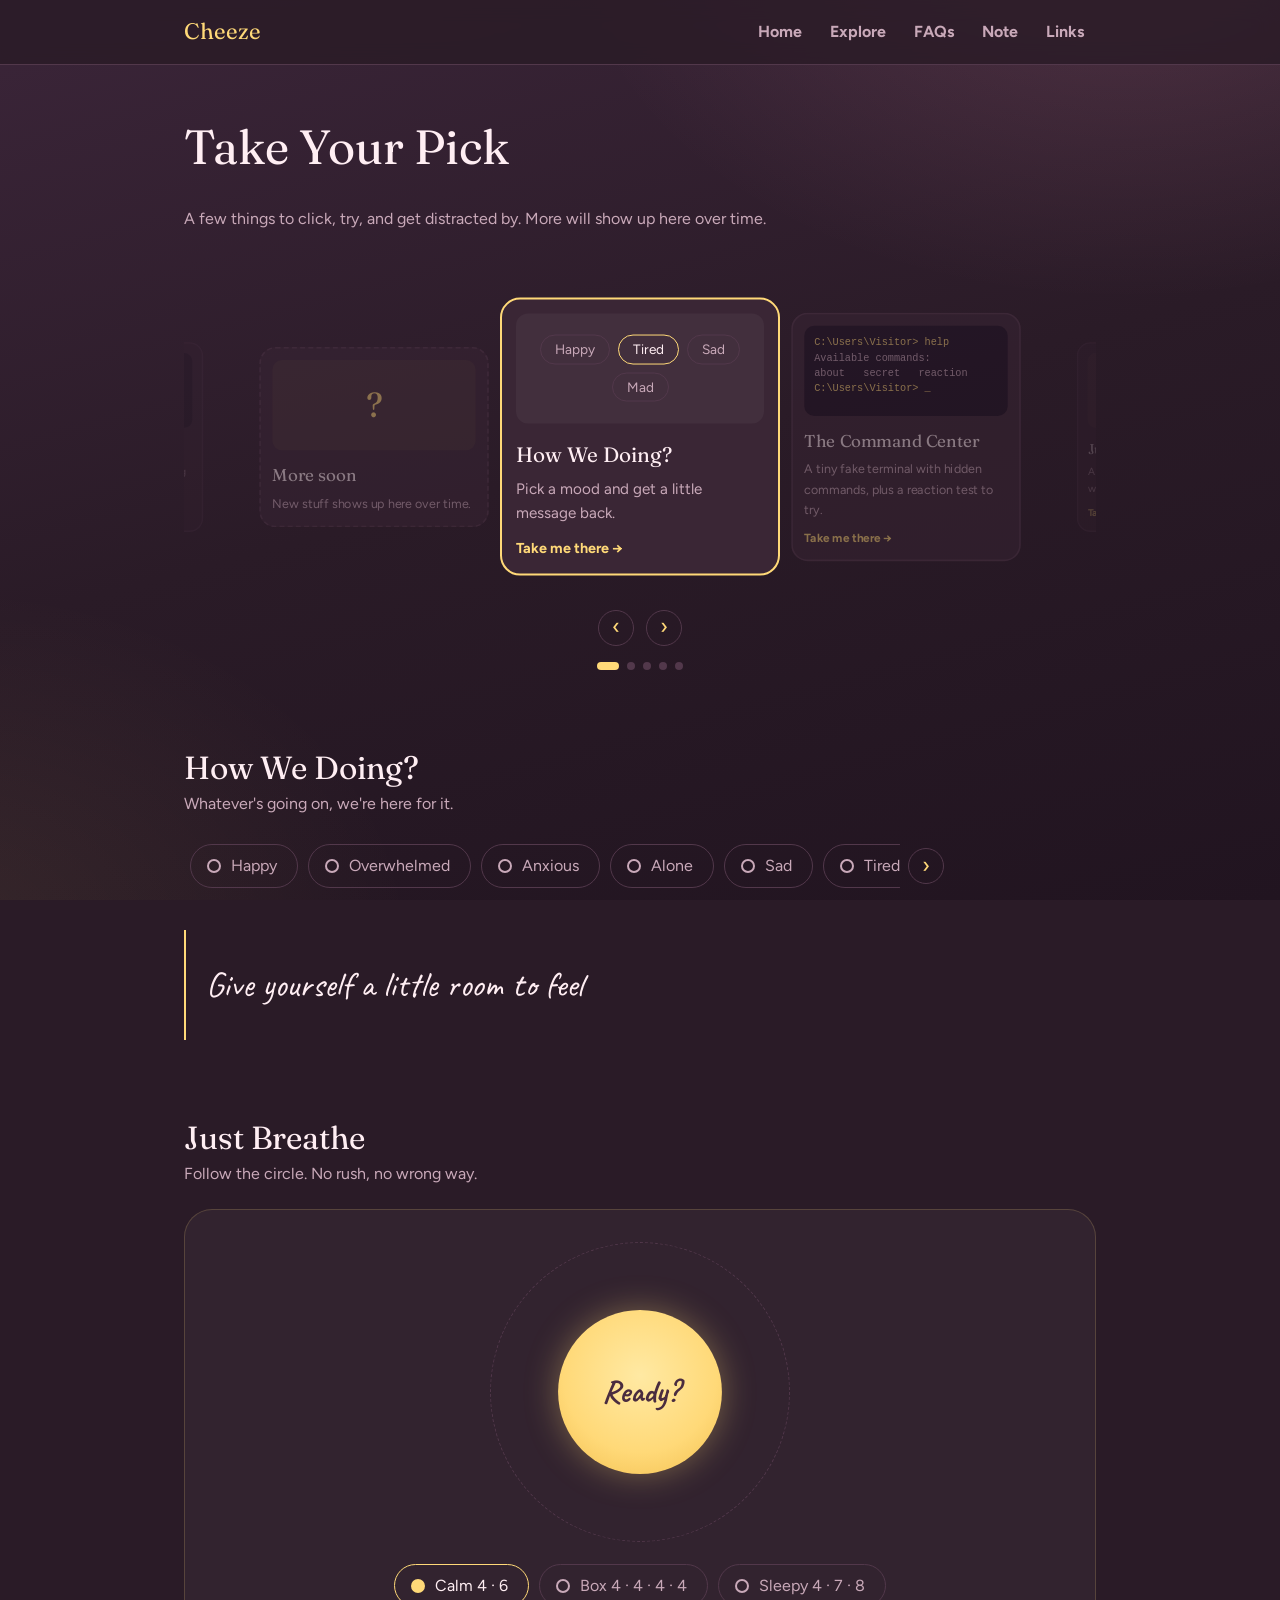
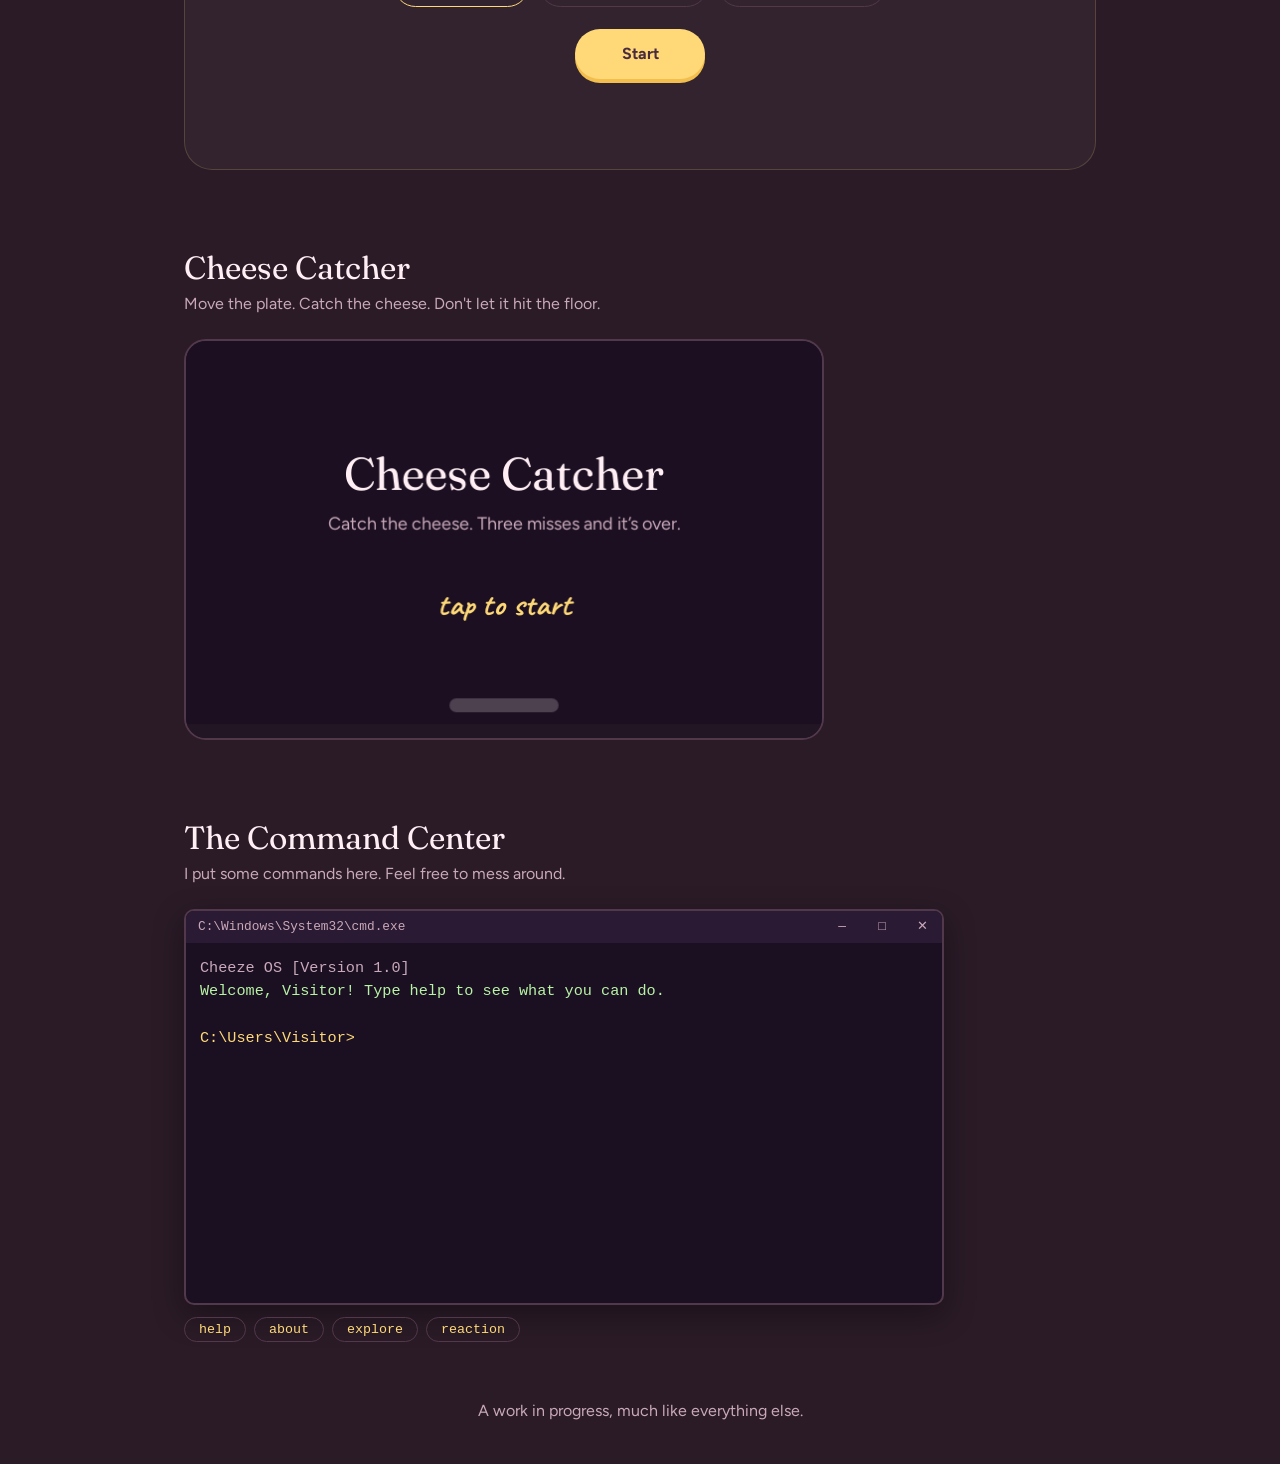
==== commit 4fac4d12: "minimal changes like font changes only" ====
--- a/fun.html
+++ b/fun.html
@@ -4,7 +4,7 @@
   <meta charset="UTF-8">
   <meta name="viewport" content="width=device-width, initial-scale=1.0">
   <title>Explore</title>
-  <link href="https://fonts.googleapis.com/css2?family=DM+Sans:wght@400;700&family=DM+Serif+Display&family=Caveat:wght@500;700&display=swap" rel="stylesheet">
+ <link href="https://fonts.googleapis.com/css2?family=Figtree:wght@400;700&family=Fraunces:wght@400;600&family=Caveat:wght@500;700&display=swap" rel="stylesheet">
   <link rel="stylesheet" href="style.css">
 </head>
 <body>
--- a/style.css
+++ b/style.css
@@ -12,7 +12,7 @@
   margin: 0;
   background: var(--bg);
   color: var(--mauve);
-  font-family: 'DM Sans', sans-serif;
+  font-family: 'Figtree', sans-serif;
   line-height: 1.6;
 }
 
@@ -28,7 +28,7 @@
 }
 
 h1 {
-  font-family: 'DM Serif Display', serif;
+  font-family: 'Fraunces', serif;
   font-weight: 400;
   color: var(--cream);
   font-size: 3rem;
@@ -55,7 +55,7 @@
 }
 
 .logo {
-  font-family: 'DM Serif Display', serif;
+  font-family: 'Fraunces', serif;
   font-size: 1.4rem;
   text-decoration: none;
 }
@@ -179,7 +179,7 @@
 section { padding: 40px 0; }
 
 h2 {
-  font-family: 'DM Serif Display', serif;
+  font-family: 'Fraunces', serif;
   font-weight: 400;
   color: var(--cream);
   font-size: 2rem;
@@ -660,7 +660,7 @@
 .daydate { margin: 0; font-size: .9rem; letter-spacing: .04em; text-transform: uppercase; }
 .dayhi { font-size: clamp(1.8rem, 5vw, 2.6rem); margin: 4px 0 6px; }
 .daynote { margin: 0 0 14px; }
-.daytime { margin: 0; font-family: 'DM Serif Display', serif; font-size: 2rem; color: var(--yellow); }
+.daytime { margin: 0; font-family: 'Fraunces', serif; font-size: 2rem; color: var(--yellow); }
 
 .week { display: flex; gap: 8px; justify-content: space-between; }
 .wd {
@@ -833,7 +833,7 @@
 
 .panel h3 {
   margin: 8px 0 0;
-  font-family: 'DM Serif Display', serif;
+  font-family: 'Fraunces', serif;
   font-weight: 400;
   font-size: 1.3rem;
   color: var(--cream);
@@ -882,7 +882,7 @@
 .panel.soon { border-style: dashed; }
 .pv-soon {
   display: grid; place-items: center;
-  font-family: 'DM Serif Display', serif;
+  font-family: 'Fraunces', serif;
   font-size: 2.6rem;
   color: var(--yellow);
   background: rgba(255, 217, 120, .06);
@@ -948,7 +948,7 @@
 }
 
 .br-count {
-  font-family: 'DM Serif Display', serif;
+  font-family: 'Fraunces', serif;
   font-size: 2.2rem;
 }
 
